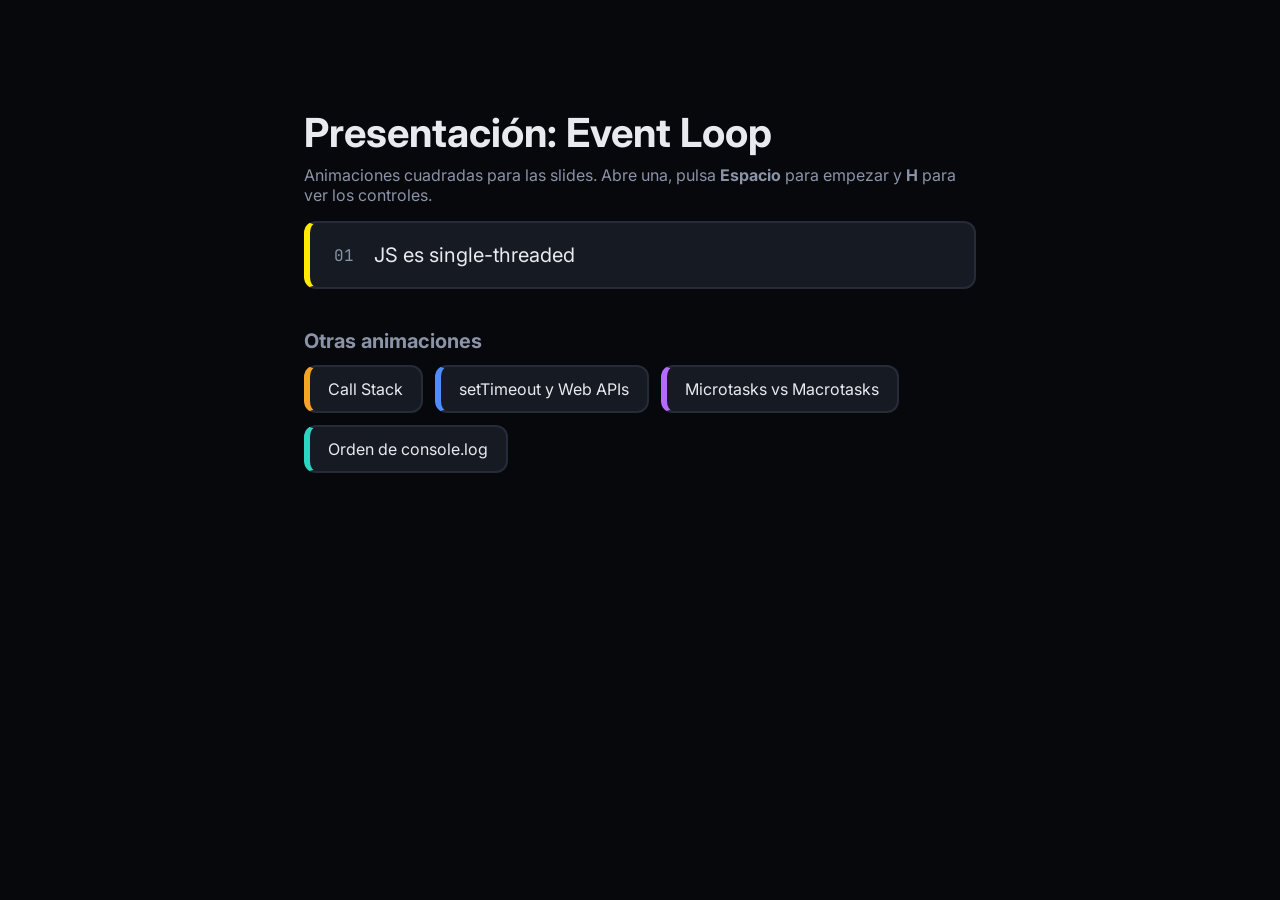
==== index.html @ c43919ec "Reorganiza: carpeta presentacion-event-loop y animaciones sueltas sin número" ====
<!DOCTYPE html>
<html lang="es">
<head>
  <meta charset="UTF-8">
  <title>Animaciones · Event Loop de JavaScript</title>
  <link rel="preconnect" href="https://fonts.googleapis.com">
  <link href="https://fonts.googleapis.com/css2?family=Inter:wght@400;600;700&family=JetBrains+Mono:wght@400;500&display=swap" rel="stylesheet">
  <link rel="stylesheet" href="shared/styles.css">
</head>
<body class="pagina-indice">

<main class="indice">
  <h1>Presentación: Event Loop</h1>
  <p>Animaciones cuadradas para las slides. Abre una, pulsa <strong>Espacio</strong> para empezar y <strong>H</strong> para ver los controles.</p>

  <!-- Una entrada por slide, en orden de aparición en la presentación -->
  <ol>
    <li><a href="presentacion-event-loop/01-single-thread.html" style="--c: #FFEA00">
      <code>01</code> JS es single-threaded
    </a></li>
  </ol>

  <!-- Animaciones sueltas del runtime (código + paneles), sin numerar -->
  <h2>Otras animaciones</h2>
  <nav class="indice__fila">
    <a href="call-stack.html" style="--c: var(--color-stack)">Call Stack</a>
    <a href="settimeout-web-apis.html" style="--c: var(--color-webapi)">setTimeout y Web APIs</a>
    <a href="microtasks-vs-macrotasks.html" style="--c: var(--color-micro)">Microtasks vs Macrotasks</a>
    <a href="orden-console-log.html" style="--c: var(--color-consola)">Orden de console.log</a>
  </nav>
</main>

</body>
</html>
---- shared/styles.css ----
/* ============================================================
   shared/styles.css
   Estilos comunes para todas las animaciones del Event Loop.

   Secciones:
     1. Variables (paleta, tipografía, medidas)  ← cambia colores aquí
     2. Escenario 1920x1080 escalable
     3. Panel de código (izquierda)
     4. Paneles del runtime (Call Stack, Web APIs, colas, consola)
     5. Event loop (ícono circular)
     6. Ayuda de teclado y pista
     7. Página índice
   ============================================================ */

/* ---------- 1. Variables ---------- */
:root {
  /* Fondos y texto */
  --bg-exterior: #07080c;      /* fuera del escenario */
  --bg-escenario: #0f1117;     /* fondo del escenario 16:9 */
  --bg-panel: #161a23;
  --borde-panel: #262b38;
  --texto: #e8eaf0;
  --texto-suave: #8b93a7;

  /* Colores por componente del runtime (consistentes en todas las animaciones) */
  --color-stack: #f5a524;      /* Call Stack ........ ámbar    */
  --color-webapi: #4f8cff;     /* Web APIs .......... azul     */
  --color-micro: #b56bff;      /* Microtask Queue ... violeta  */
  --color-macro: #ff5d8f;      /* Callback/Macrotask  rosa     */
  --color-consola: #2dd4bf;    /* Consola ........... turquesa */
  --color-loop: #ffffff;       /* Event loop ........ blanco   */

  /* Resaltado de sintaxis del código */
  --sx-keyword: #c792ea;
  --sx-funcion: #82aaff;
  --sx-string: #c3e88d;
  --sx-numero: #f78c6c;
  --sx-comentario: #5c6370;

  /* Tipografía */
  --fuente-ui: 'Inter', system-ui, -apple-system, 'Segoe UI', Roboto, sans-serif;
  --fuente-codigo: 'JetBrains Mono', 'Cascadia Code', 'Fira Code', Consolas, 'Courier New', monospace;

  /* Medidas */
  --alto-linea: 46px;          /* alto de cada línea de código (caben 16 líneas) */
  --alto-frame: 72px;          /* alto de un frame en el stack */
  --gap-frame: 12px;           /* separación entre frames */
  --ancho-item: 300px;         /* ancho de un item en las colas */
  --gap-item: 16px;
  --radio: 16px;
  --padding-panel: 24px;
}

/* ---------- 2. Escenario ---------- */
*, *::before, *::after { box-sizing: border-box; }

html, body {
  margin: 0;
  height: 100%;
  background: var(--bg-exterior);
  color: var(--texto);
  font-family: var(--fuente-ui);
  overflow: hidden;
}

/* Contenedor fijo de 1920x1080; controls.js lo escala con transform para
   que quepa en la ventana manteniendo 16:9. */
.stage {
  position: absolute;
  left: 50%;
  top: 50%;
  width: 1920px;
  height: 1080px;
  transform: translate(-50%, -50%) scale(1);
  transform-origin: center center;
  background: var(--bg-escenario);
  overflow: hidden;
  display: grid;
  grid-template-rows: auto 1fr;
  gap: 32px;
  padding: 56px 64px;
}

/* Variante cuadrada (1080x1080) para animaciones que van dentro de una slide.
   Sin grid ni padding: cada escena coloca sus elementos en absoluto. */
.stage--cuadrado {
  width: 1080px;
  height: 1080px;
  display: block;
  padding: 0;
}

/* Título superior de la escena */
.titulo {
  display: flex;
  align-items: center;
  gap: 20px;
  font-size: 40px;
  font-weight: 700;
  letter-spacing: -0.01em;
}
.titulo__numero {
  font-family: var(--fuente-codigo);
  font-size: 22px;
  font-weight: 500;
  color: var(--texto-suave);
  border: 2px solid var(--borde-panel);
  border-radius: 999px;
  padding: 6px 16px;
}

/* Distribución: código a la izquierda, runtime a la derecha */
.escena {
  display: grid;
  grid-template-columns: 780px 1fr;
  gap: 48px;
  min-height: 0;
}

/* Columna derecha: apila paneles verticalmente */
.runtime {
  display: grid;
  gap: 32px;
  min-height: 0;
}

/* ---------- 3. Panel de código ---------- */
.panel {
  --c: var(--texto-suave);     /* color de acento del panel (se sobreescribe) */
  background: var(--bg-panel);
  border: 2px solid var(--borde-panel);
  border-radius: var(--radio);
  display: flex;
  flex-direction: column;
  min-height: 0;
  overflow: hidden;
}
.panel__titulo {
  padding: 18px var(--padding-panel);
  font-size: 22px;
  font-weight: 600;
  letter-spacing: 0.12em;
  text-transform: uppercase;
  color: var(--c);
  border-bottom: 2px solid var(--borde-panel);
  display: flex;
  align-items: center;
  gap: 12px;
}
.panel__titulo::before {
  content: '';
  width: 12px;
  height: 12px;
  border-radius: 50%;
  background: var(--c);
  box-shadow: 0 0 16px var(--c);
}
.panel__cuerpo {
  position: relative;
  flex: 1;
  min-height: 0;
  padding: var(--padding-panel);
}

.codigo {
  position: relative;
  margin: 0;
  font-family: var(--fuente-codigo);
  font-size: 28px;
  line-height: var(--alto-linea);
  counter-reset: linea;
  white-space: normal;   /* los saltos de línea del HTML no cuentan */
}
/* Barra que resalta la línea en ejecución (la mueve GSAP con `y`) */
.codigo__resaltado {
  display: block;
  position: absolute;
  left: -12px;
  right: -12px;
  top: 0;
  height: var(--alto-linea);
  border-radius: 10px;
  background: color-mix(in srgb, var(--color-stack) 16%, transparent);
  border-left: 5px solid var(--color-stack);
  visibility: hidden;
  opacity: 0;
}
.linea {
  display: block;
  position: relative;
  min-height: var(--alto-linea);   /* las líneas vacías conservan su alto */
  padding-left: 84px;
  white-space: pre;                /* conserva la indentación */
}
.linea::before {
  counter-increment: linea;
  content: counter(linea);
  position: absolute;
  left: 0;
  width: 48px;
  text-align: right;
  color: var(--texto-suave);
  opacity: 0.6;
}
/* Tokens de sintaxis */
.kw  { color: var(--sx-keyword); }
.fn  { color: var(--sx-funcion); }
.str { color: var(--sx-string); }
.num { color: var(--sx-numero); }
.cm  { color: var(--sx-comentario); font-style: italic; }

/* ---------- 4. Paneles del runtime ---------- */
.panel--stack   { --c: var(--color-stack); }
.panel--webapi  { --c: var(--color-webapi); }
.panel--micro   { --c: var(--color-micro); }
.panel--macro   { --c: var(--color-macro); }
.panel--consola { --c: var(--color-consola); }

/* Frames del Call Stack: se apilan de abajo hacia arriba según --i */
.frame {
  --c: var(--color-stack);
  position: absolute;
  left: var(--padding-panel);
  right: var(--padding-panel);
  bottom: calc(var(--padding-panel) + var(--i, 0) * (var(--alto-frame) + var(--gap-frame)));
  height: var(--alto-frame);
  display: flex;
  align-items: center;
  padding: 0 28px;
  font-family: var(--fuente-codigo);
  font-size: 28px;
  color: var(--texto);
  background: color-mix(in srgb, var(--c) 18%, transparent);
  border: 2px solid var(--c);
  border-radius: 12px;
  visibility: hidden;   /* GSAP lo muestra con autoAlpha */
  opacity: 0;
}

/* Items de Web APIs y colas: se colocan de izquierda a derecha según --i */
.item {
  --c: var(--color-macro);
  position: absolute;
  left: calc(var(--padding-panel) + var(--i, 0) * (var(--ancho-item) + var(--gap-item)));
  top: 50%;
  transform: translateY(-50%);
  width: var(--ancho-item);
  height: var(--alto-frame);
  display: flex;
  align-items: center;
  justify-content: space-between;
  padding: 0 24px;
  font-family: var(--fuente-codigo);
  font-size: 26px;
  background: color-mix(in srgb, var(--c) 18%, transparent);
  border: 2px solid var(--c);
  border-radius: 12px;
  visibility: hidden;
  opacity: 0;
}
.item--webapi { --c: var(--color-webapi); }
.item--micro  { --c: var(--color-micro); }
.item--macro  { --c: var(--color-macro); }

/* Temporizador visual dentro de un item de Web APIs */
.temporizador {
  font-size: 22px;
  color: var(--c);
  font-variant-numeric: tabular-nums;
}

/* Consola: líneas en flujo normal, ocultas hasta que GSAP las muestre */
.consola {
  font-family: var(--fuente-codigo);
  font-size: 28px;
  line-height: 1.9;
}
.consola__linea {
  display: flex;
  gap: 16px;
  visibility: hidden;
  opacity: 0;
}
.consola__linea::before {
  content: '>';
  color: var(--color-consola);
  opacity: 0.7;
}

/* ---------- 5. Event loop ---------- */
.event-loop {
  position: absolute;
  width: 120px;
  height: 120px;
  display: grid;
  place-items: center;
  font-size: 16px;
  font-weight: 600;
  letter-spacing: 0.1em;
  text-transform: uppercase;
  color: var(--texto-suave);
}
.event-loop__anillo {
  position: absolute;
  inset: 0;
  border-radius: 50%;
  border: 6px solid var(--borde-panel);
  border-top-color: var(--color-loop);
}

/* ---------- 6. Ayuda de teclado y pista ---------- */
.ayuda {
  position: absolute;
  inset: 0;
  z-index: 10;
  display: grid;
  place-items: center;
  background: rgba(7, 8, 12, 0.8);
  backdrop-filter: blur(6px);
}
.ayuda.oculto { display: none; }
.ayuda__tarjeta {
  background: var(--bg-panel);
  border: 2px solid var(--borde-panel);
  border-radius: var(--radio);
  padding: 40px 56px;
  min-width: 620px;
}
.ayuda__tarjeta h2 { margin: 0 0 24px; font-size: 32px; }
.ayuda__tarjeta table { border-collapse: collapse; font-size: 24px; }
.ayuda__tarjeta td { padding: 10px 24px 10px 0; }
.ayuda__tarjeta kbd {
  font-family: var(--fuente-codigo);
  font-size: 20px;
  padding: 6px 14px;
  border: 2px solid var(--borde-panel);
  border-bottom-width: 4px;
  border-radius: 8px;
  background: var(--bg-escenario);
}

/* Pista discreta que desaparece al pulsar Espacio por primera vez */
.pista {
  position: absolute;
  right: 32px;
  bottom: 24px;
  font-size: 18px;
  color: var(--texto-suave);
  opacity: 0.6;
}
.pista.oculto { display: none; }

/* ---------- 7. Página índice ---------- */
body.pagina-indice { overflow: auto; }
.indice {
  max-width: 720px;
  margin: 12vh auto;
  padding: 0 24px;
}
.indice h1 { font-size: 40px; margin-bottom: 8px; }
.indice p  { color: var(--texto-suave); margin-top: 0; }
.indice ol { list-style: none; padding: 0; display: grid; gap: 12px; }
.indice a {
  display: flex;
  align-items: center;
  gap: 20px;
  padding: 20px 24px;
  background: var(--bg-panel);
  border: 2px solid var(--borde-panel);
  border-left: 6px solid var(--c);
  border-radius: 12px;
  color: var(--texto);
  text-decoration: none;
  font-size: 20px;
  transition: border-color 0.2s, transform 0.2s;
}
.indice a:hover { border-color: var(--c); transform: translateX(4px); }
.indice a code { font-family: var(--fuente-codigo); color: var(--texto-suave); font-size: 16px; }
.indice h2 { font-size: 20px; color: var(--texto-suave); margin: 40px 0 12px; }
/* Fila compacta de enlaces secundarios */
.indice__fila { display: flex; flex-wrap: wrap; gap: 12px; }
.indice__fila a { padding: 12px 18px; font-size: 16px; }
.indice__fila a:hover { transform: none; }
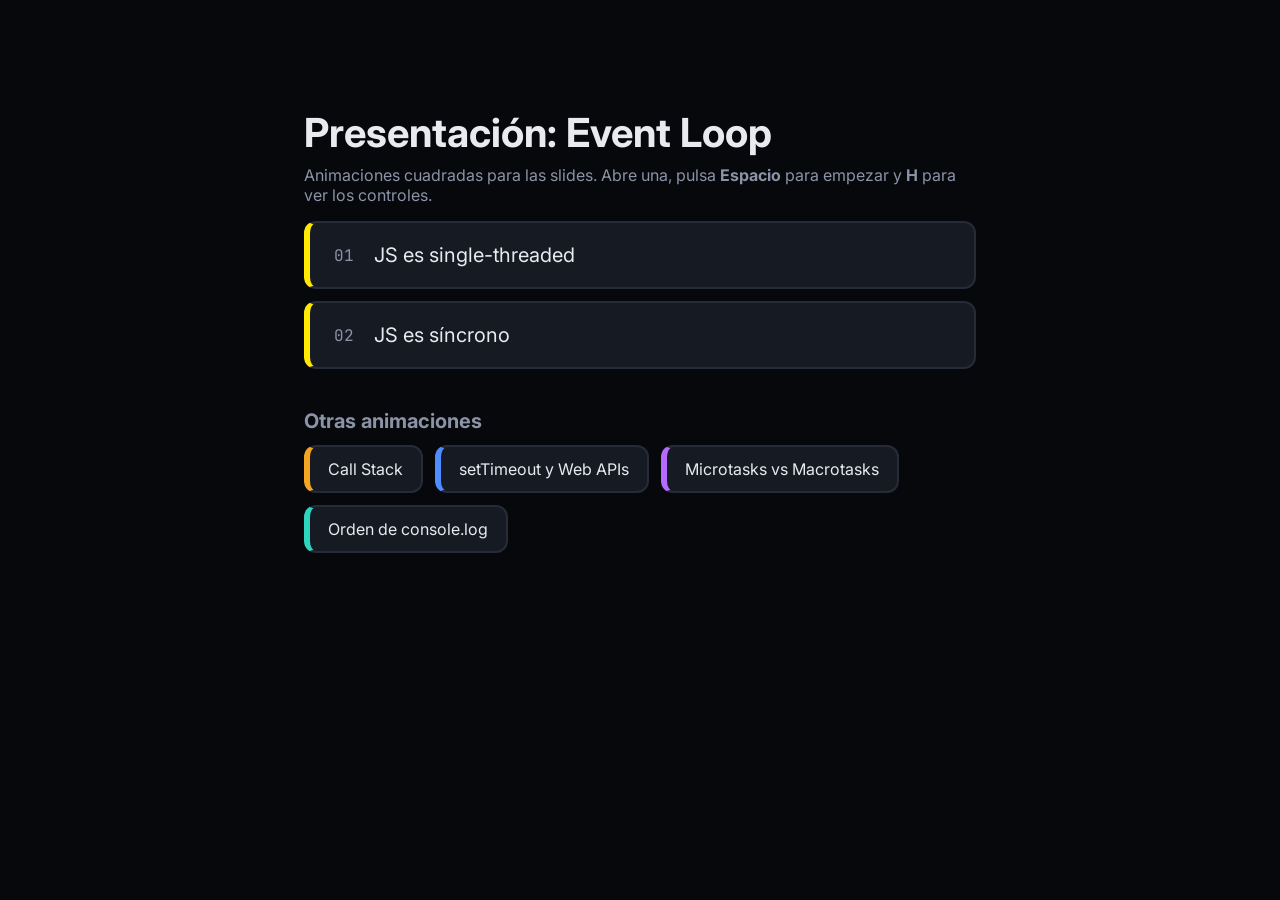
==== commit 037b7eb2: "Animación 02: JS es síncrono; colores de slide compartidos en .stage--slide" ====
--- a/index.html
+++ b/index.html
@@ -18,6 +18,9 @@
     <li><a href="presentacion-event-loop/01-single-thread.html" style="--c: #FFEA00">
       <code>01</code> JS es single-threaded
     </a></li>
+    <li><a href="presentacion-event-loop/02-sincrono.html" style="--c: #FFEA00">
+      <code>02</code> JS es síncrono
+    </a></li>
   </ol>
 
   <!-- Animaciones sueltas del runtime (código + paneles), sin numerar -->
--- a/shared/styles.css
+++ b/shared/styles.css
@@ -90,6 +90,16 @@
   padding: 0;
 }
 
+/* Colores de las animaciones de la presentación: la slide tiene fondo #FFEA00
+   y texto #1E1E1E, aquí se invierten para que el cuadrado contraste. */
+.stage--slide {
+  --fondo: #1E1E1E;
+  --acento: #FFEA00;
+  --acento-suave: rgba(255, 234, 0, 0.25);
+  background: var(--fondo);
+  font-family: var(--fuente-codigo);
+}
+
 /* Título superior de la escena */
 .titulo {
   display: flex;
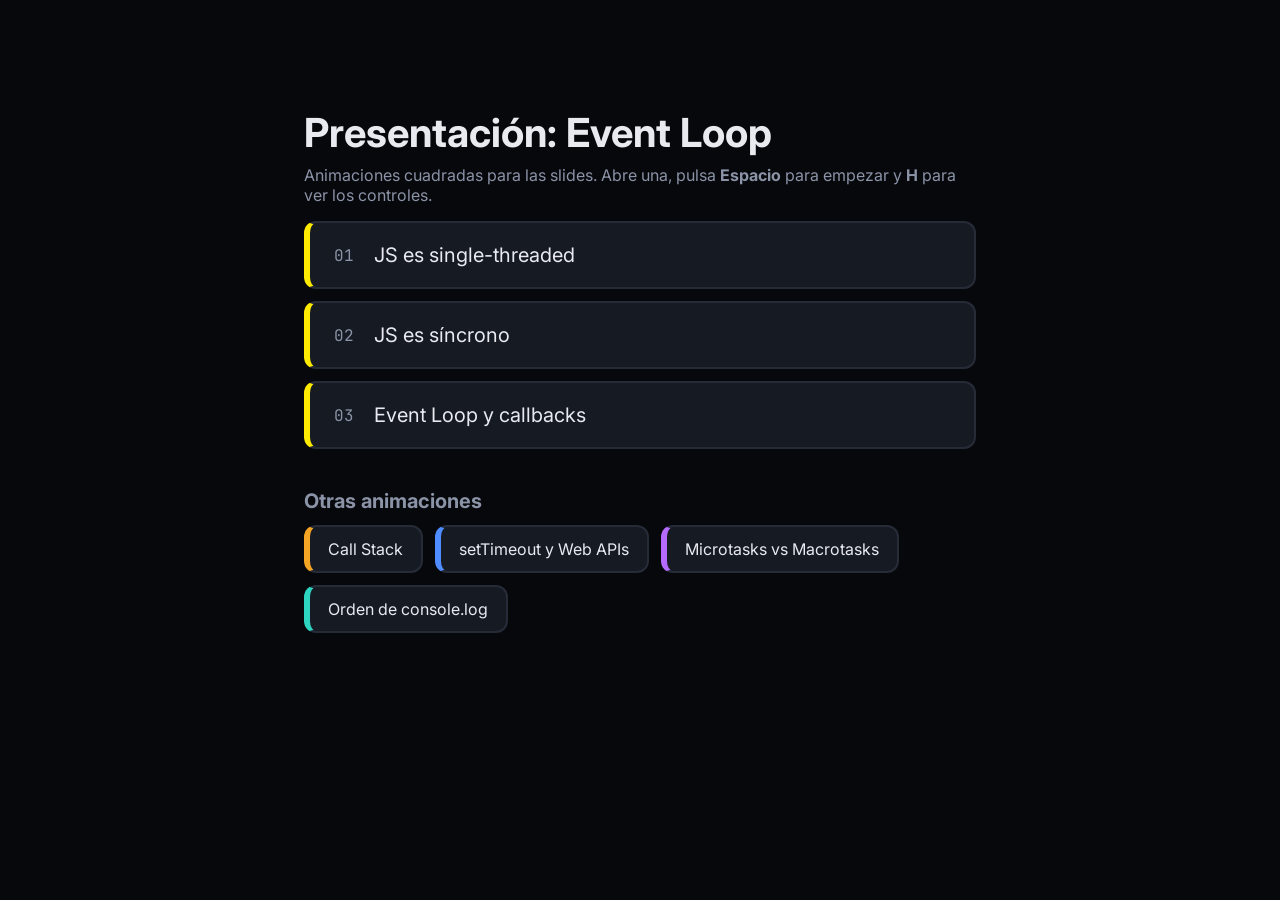
==== commit 60cc80a5: "Animación 03: Event Loop y callbacks; componentes de slide compartidos" ====
--- a/index.html
+++ b/index.html
@@ -21,6 +21,9 @@
     <li><a href="presentacion-event-loop/02-sincrono.html" style="--c: #FFEA00">
       <code>02</code> JS es síncrono
     </a></li>
+    <li><a href="presentacion-event-loop/03-event-loop-callbacks.html" style="--c: #FFEA00">
+      <code>03</code> Event Loop y callbacks
+    </a></li>
   </ol>
 
   <!-- Animaciones sueltas del runtime (código + paneles), sin numerar -->
--- a/shared/styles.css
+++ b/shared/styles.css
@@ -98,6 +98,48 @@
   --acento-suave: rgba(255, 234, 0, 0.25);
   background: var(--fondo);
   font-family: var(--fuente-codigo);
+}
+
+/* Componentes de las animaciones de slides (posición: cada escena) */
+
+/* El hilo: zona donde se ejecuta una instrucción a la vez */
+.slide__slot {
+  position: absolute;
+  border: 4px solid var(--acento-suave);
+  border-radius: 32px;
+  background: var(--fondo);
+}
+/* Barra de progreso de la instrucción en ejecución */
+.slide__progreso {
+  position: absolute;
+  left: 40px;
+  right: 40px;
+  bottom: 24px;
+  height: 8px;
+  border-radius: 4px;
+  background: var(--acento);
+  transform-origin: left center;
+  transform: scaleX(0);
+  visibility: hidden;
+  opacity: 0;
+}
+/* Instrucción: cuadrado amarillo con número oscuro */
+.slide__bloque {
+  position: absolute;
+  width: 130px;
+  height: 130px;
+  display: grid;
+  place-items: center;
+  border-radius: 20px;
+  background: var(--acento);
+  color: var(--fondo);
+  font-size: 56px;
+  font-weight: 700;
+}
+/* Anillo del event loop en tema slide */
+.stage--slide .event-loop__anillo {
+  border-color: var(--acento-suave);
+  border-top-color: var(--acento);
 }
 
 /* Título superior de la escena */
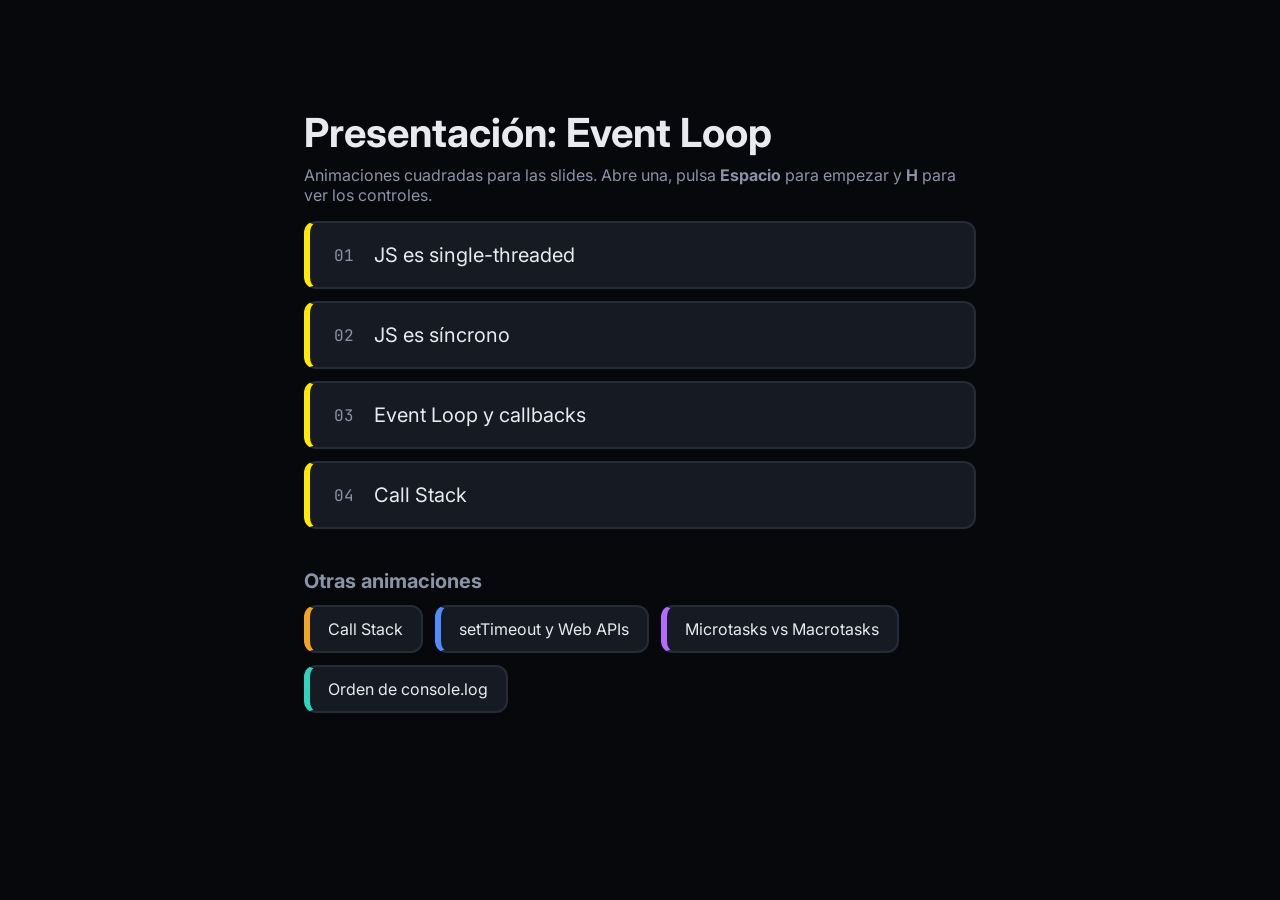
==== commit 636c7ca6: "Animación 04: Call Stack (LIFO, hilo, bloqueo); callback y zona de espera en shared" ====
--- a/index.html
+++ b/index.html
@@ -24,6 +24,9 @@
     <li><a href="presentacion-event-loop/03-event-loop-callbacks.html" style="--c: #FFEA00">
       <code>03</code> Event Loop y callbacks
     </a></li>
+    <li><a href="presentacion-event-loop/04-call-stack.html" style="--c: #FFEA00">
+      <code>04</code> Call Stack
+    </a></li>
   </ol>
 
   <!-- Animaciones sueltas del runtime (código + paneles), sin numerar -->
--- a/shared/styles.css
+++ b/shared/styles.css
@@ -136,6 +136,32 @@
   font-size: 56px;
   font-weight: 700;
 }
+/* Callback: "CB" con contorno, para distinguirlo de las instrucciones */
+.slide__callback {
+  position: absolute;
+  width: 100px;
+  height: 100px;
+  display: grid;
+  align-content: center;
+  justify-items: center;
+  gap: 2px;
+  border: 4px solid var(--acento);
+  border-radius: 18px;
+  background: var(--fondo);
+  color: var(--acento);
+}
+.slide__callback-titulo { font-size: 38px; font-weight: 700; line-height: 1; }
+.slide__callback-sub    { font-size: 13px; font-weight: 500; letter-spacing: 0.04em; opacity: 0.8; }
+/* Zona de espera de callbacks (punteada) */
+.slide__espera {
+  position: absolute;
+  border: 3px dashed var(--acento-suave);
+  border-radius: 28px;
+}
+/* Anillo de progreso (SVG de 40x40, círculo r=15 → perímetro 94.25).
+   Toma el color del texto del elemento que lo contiene. */
+.slide__anillo-fondo { fill: none; stroke: currentColor; opacity: 0.25; }
+.slide__anillo-arco  { fill: none; stroke: currentColor; stroke-linecap: round; }
 /* Anillo del event loop en tema slide */
 .stage--slide .event-loop__anillo {
   border-color: var(--acento-suave);
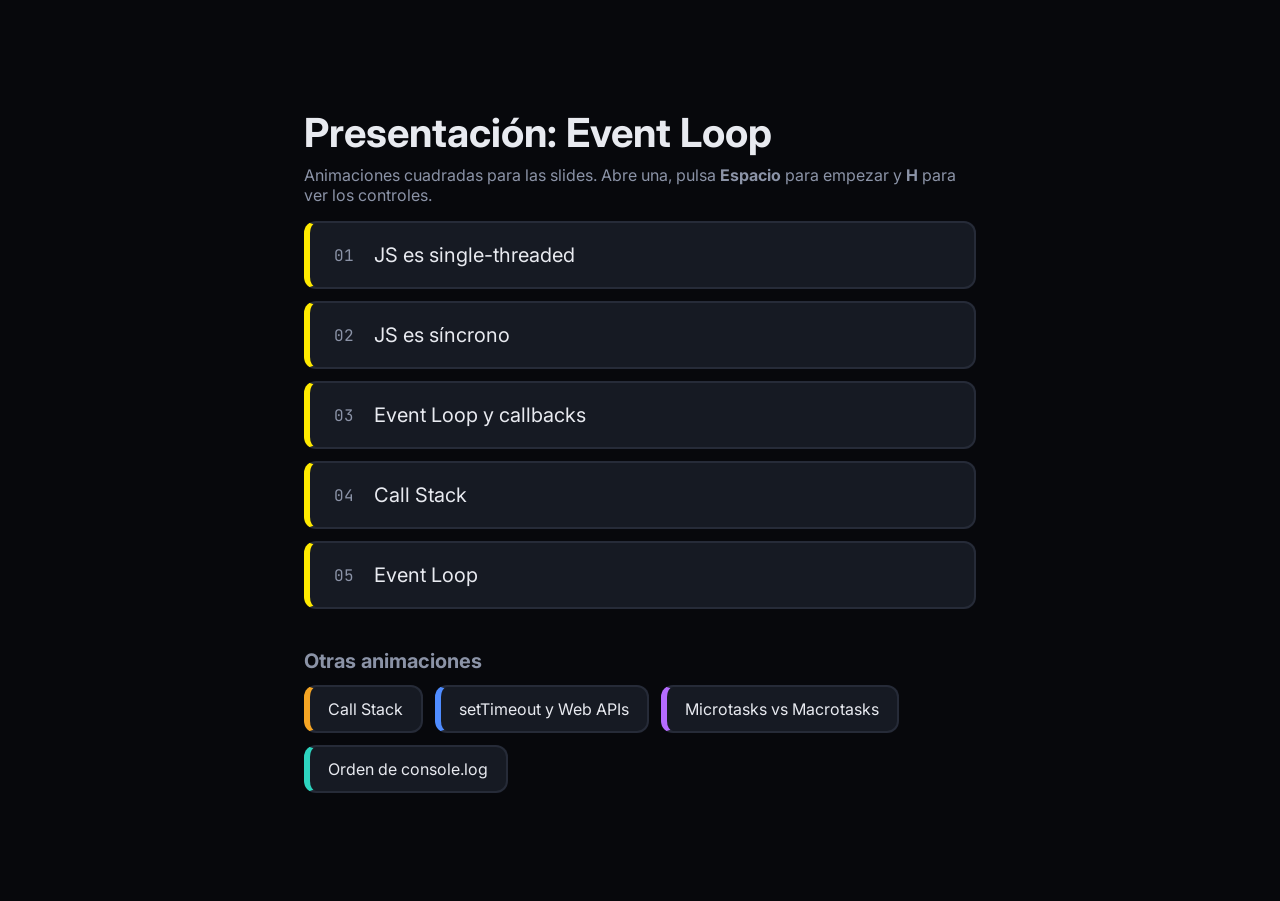
==== commit 94a02b69: "Animación 05: Event Loop (vigía, ✓/✗, sin loop); pila y frames en shared" ====
--- a/index.html
+++ b/index.html
@@ -27,6 +27,9 @@
     <li><a href="presentacion-event-loop/04-call-stack.html" style="--c: #FFEA00">
       <code>04</code> Call Stack
     </a></li>
+    <li><a href="presentacion-event-loop/05-event-loop.html" style="--c: #FFEA00">
+      <code>05</code> Event Loop
+    </a></li>
   </ol>
 
   <!-- Animaciones sueltas del runtime (código + paneles), sin numerar -->
--- a/shared/styles.css
+++ b/shared/styles.css
@@ -162,6 +162,47 @@
    Toma el color del texto del elemento que lo contiene. */
 .slide__anillo-fondo { fill: none; stroke: currentColor; opacity: 0.25; }
 .slide__anillo-arco  { fill: none; stroke: currentColor; stroke-linecap: round; }
+/* Call Stack: contenedor abierto por arriba (por ahí entran y salen los frames) */
+.slide__pila {
+  position: absolute;
+  border: 4px solid var(--acento-suave);
+  border-top: none;
+  border-radius: 0 0 32px 32px;
+}
+/* Marca punteada de la boca de la pila */
+.slide__pila-boca {
+  position: absolute;
+  height: 4px;
+  background: repeating-linear-gradient(90deg,
+    var(--acento-suave) 0 16px, transparent 16px 32px);
+}
+/* Frame: una función en la pila. Contorno = pausada; relleno = la que el hilo ejecuta */
+.slide__frame {
+  position: absolute;
+  display: flex;
+  align-items: center;
+  justify-content: space-between;
+  padding: 0 28px;
+  border: 3px solid var(--acento);
+  border-radius: 16px;
+  background: var(--fondo);
+  color: var(--acento);
+  font-weight: 700;
+  visibility: hidden;
+  opacity: 0;
+}
+.slide__frame svg { width: 48px; height: 48px; }
+/* El hilo: punto brillante que señala el frame que se está ejecutando */
+.slide__hilo-punto {
+  position: absolute;
+  width: 28px;
+  height: 28px;
+  border-radius: 50%;
+  background: var(--acento);
+  box-shadow: 0 0 24px var(--acento);
+  visibility: hidden;
+  opacity: 0;
+}
 /* Anillo del event loop en tema slide */
 .stage--slide .event-loop__anillo {
   border-color: var(--acento-suave);
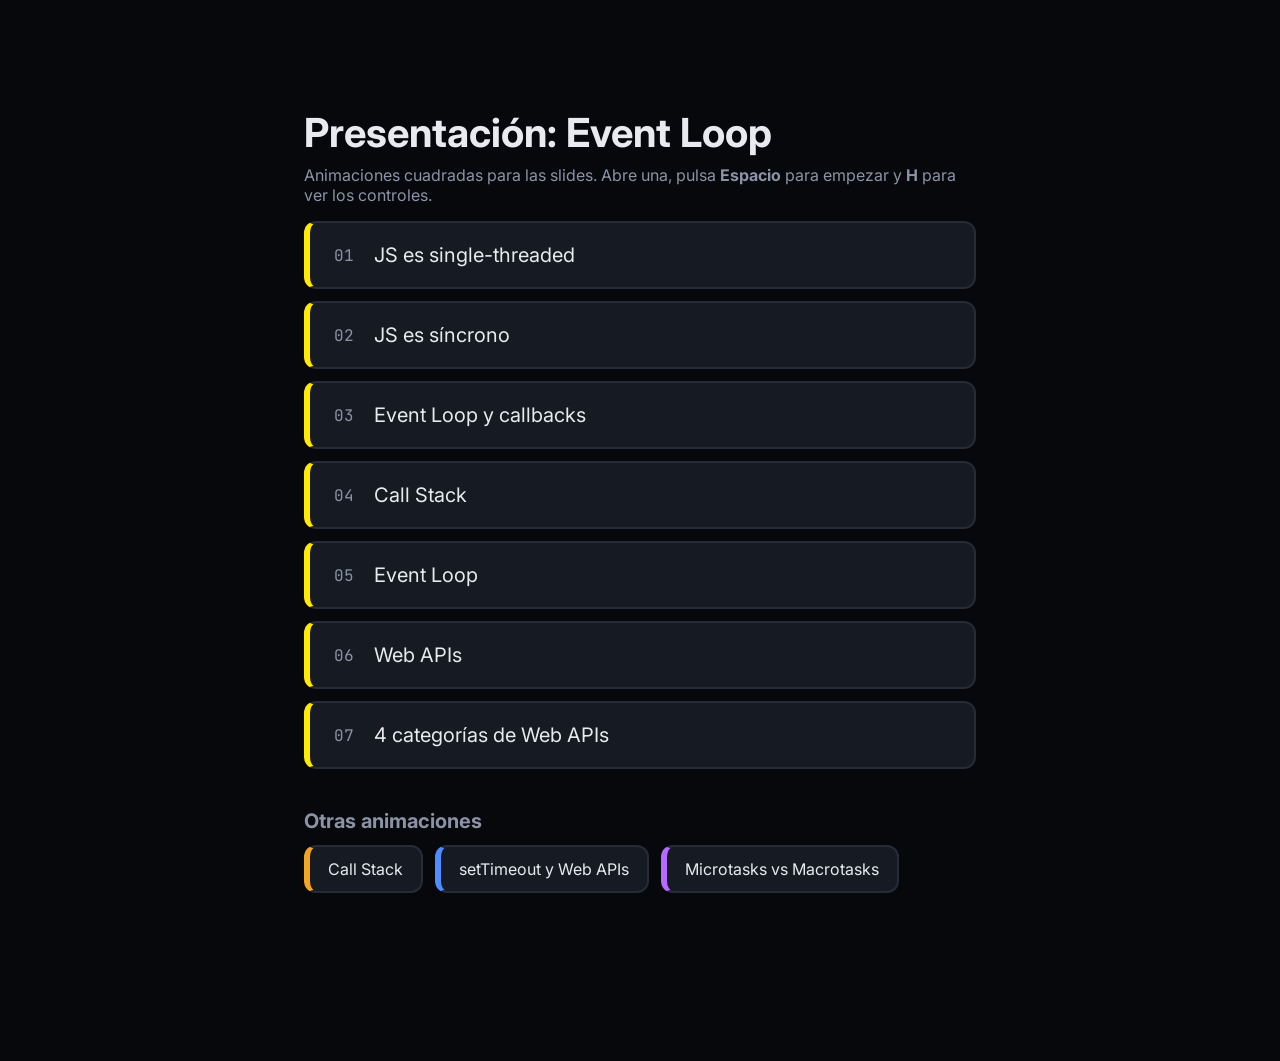
==== commit 227479c3: "Animaciones 06 (Web APIs) y 07 (categorías de Web APIs)" ====
--- a/index.html
+++ b/index.html
@@ -30,6 +30,12 @@
     <li><a href="presentacion-event-loop/05-event-loop.html" style="--c: #FFEA00">
       <code>05</code> Event Loop
     </a></li>
+    <li><a href="presentacion-event-loop/06-web-apis.html" style="--c: #FFEA00">
+      <code>06</code> Web APIs
+    </a></li>
+    <li><a href="presentacion-event-loop/07-web-apis-categorias.html" style="--c: #FFEA00">
+      <code>07</code> 4 categorías de Web APIs
+    </a></li>
   </ol>
 
   <!-- Animaciones sueltas del runtime (código + paneles), sin numerar -->
--- a/shared/styles.css
+++ b/shared/styles.css
@@ -203,10 +203,28 @@
   visibility: hidden;
   opacity: 0;
 }
-/* Anillo del event loop en tema slide */
+/* Etiqueta discreta para nombrar cada zona (posición: cada escena) */
+.slide__etiqueta {
+  position: absolute;
+  font-size: 20px;
+  font-weight: 700;
+  letter-spacing: 0.12em;
+  text-transform: uppercase;
+  color: var(--acento);
+  opacity: 0.6;
+}
+/* Anillo del event loop en tema slide (el texto del centro no gira) */
 .stage--slide .event-loop__anillo {
   border-color: var(--acento-suave);
   border-top-color: var(--acento);
+}
+.stage--slide .event-loop__texto {
+  position: relative;
+  text-align: center;
+  font-size: 22px;
+  line-height: 1.3;
+  letter-spacing: 0.1em;
+  color: var(--acento);
 }
 
 /* Título superior de la escena */
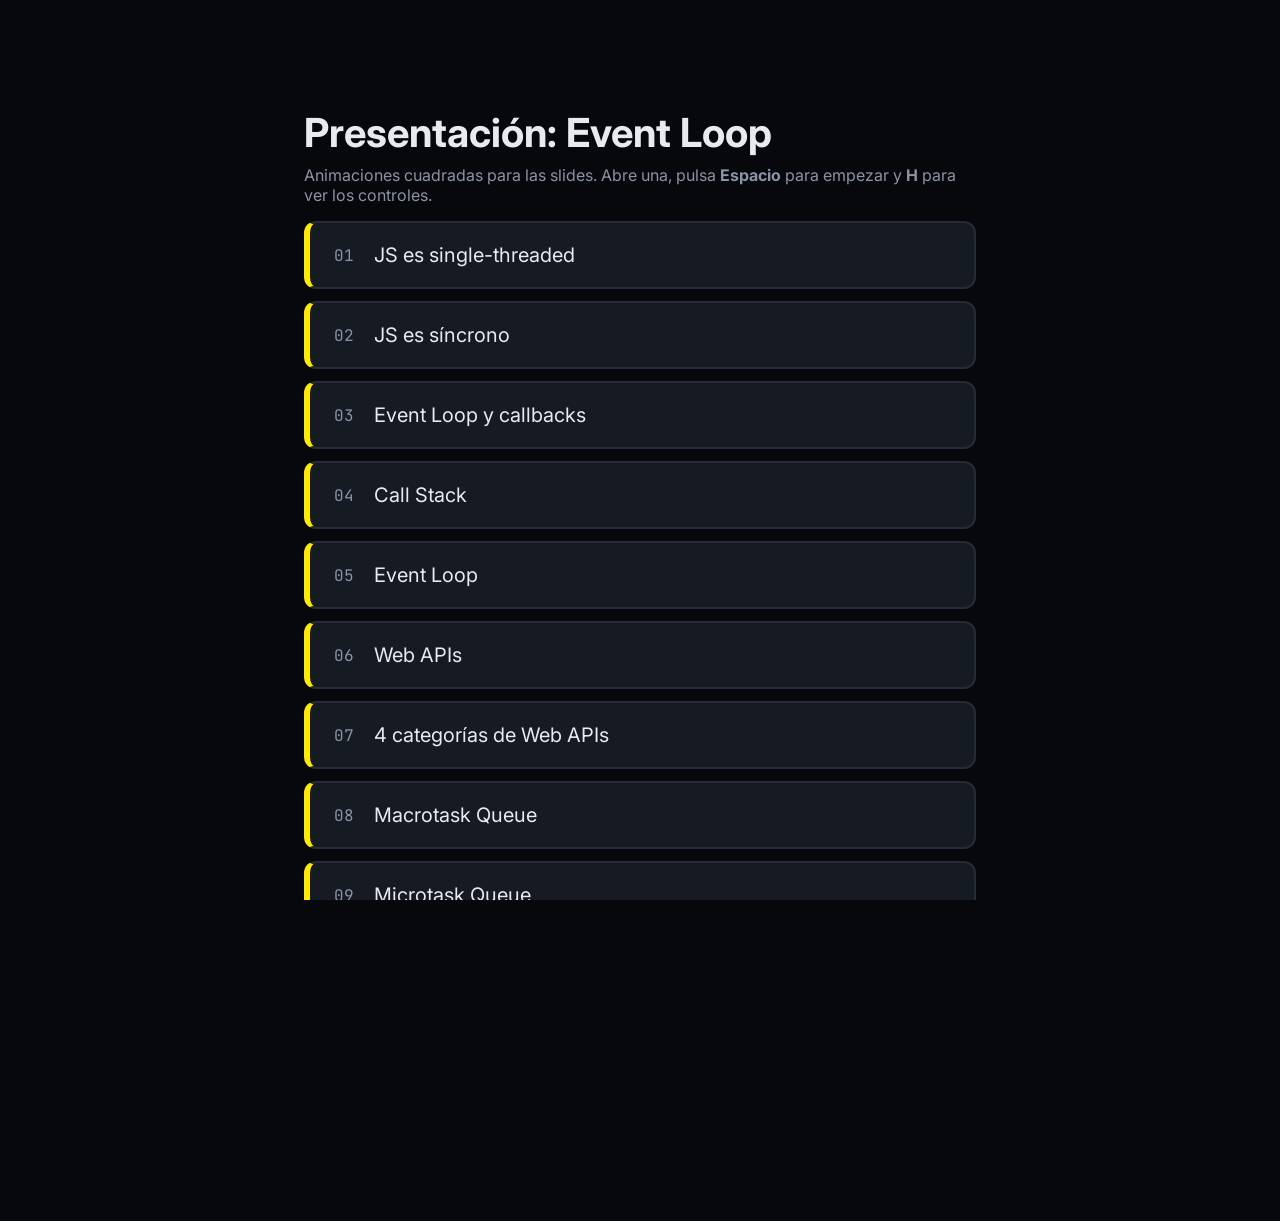
==== commit 177d1545: "Animaciones 08 (Macrotask Queue) y 09 (Microtask Queue); componente .slide__tarea" ====
--- a/index.html
+++ b/index.html
@@ -36,6 +36,12 @@
     <li><a href="presentacion-event-loop/07-web-apis-categorias.html" style="--c: #FFEA00">
       <code>07</code> 4 categorías de Web APIs
     </a></li>
+    <li><a href="presentacion-event-loop/08-macrotask-queue.html" style="--c: #FFEA00">
+      <code>08</code> Macrotask Queue
+    </a></li>
+    <li><a href="presentacion-event-loop/09-microtask-queue.html" style="--c: #FFEA00">
+      <code>09</code> Microtask Queue
+    </a></li>
   </ol>
 
   <!-- Animaciones sueltas del runtime (código + paneles), sin numerar -->
--- a/shared/styles.css
+++ b/shared/styles.css
@@ -152,6 +152,20 @@
 }
 .slide__callback-titulo { font-size: 38px; font-weight: 700; line-height: 1; }
 .slide__callback-sub    { font-size: 13px; font-weight: 500; letter-spacing: 0.04em; opacity: 0.8; }
+/* Tarea en una cola (macrotask / microtask): caja con el nombre de la API */
+.slide__tarea {
+  position: absolute;
+  width: 170px;
+  height: 80px;
+  display: grid;
+  place-items: center;
+  border: 3px solid var(--acento);
+  border-radius: 16px;
+  background: var(--fondo);
+  color: var(--acento);
+  font-size: 20px;
+  font-weight: 700;
+}
 /* Zona de espera de callbacks (punteada) */
 .slide__espera {
   position: absolute;
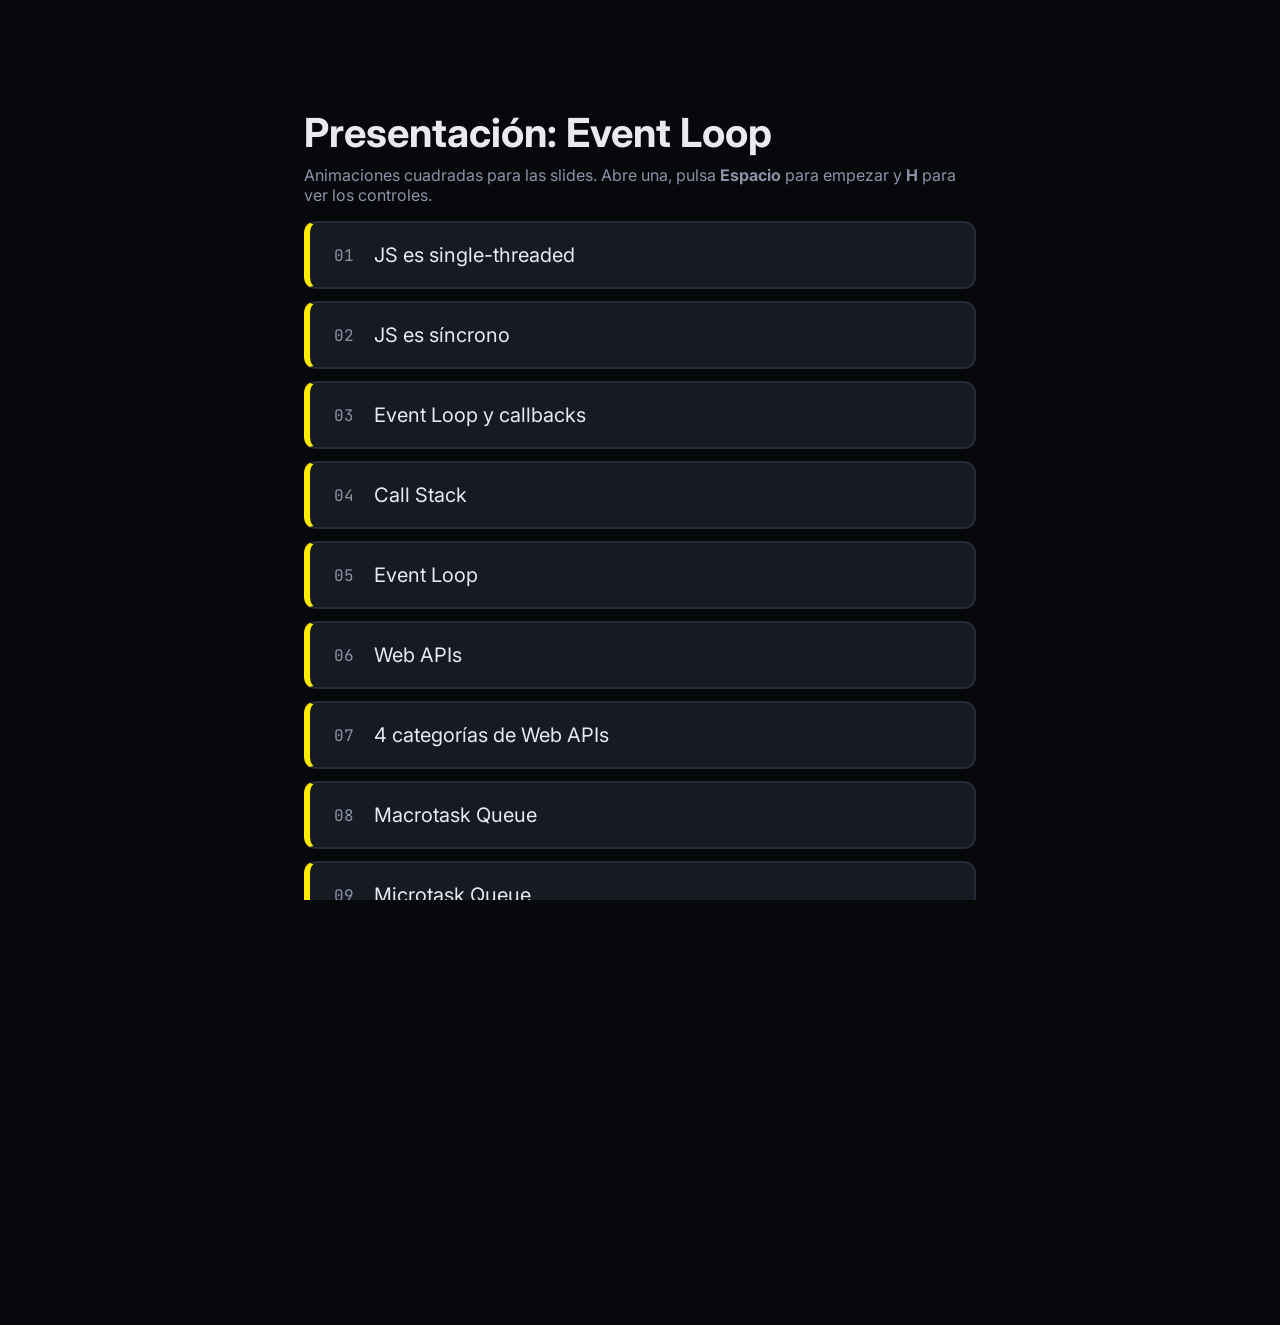
==== commit 8c916542: "Ejemplo 10: setTimeout 0 en formato código + paneles con tema slide" ====
--- a/index.html
+++ b/index.html
@@ -42,6 +42,9 @@
     <li><a href="presentacion-event-loop/09-microtask-queue.html" style="--c: #FFEA00">
       <code>09</code> Microtask Queue
     </a></li>
+    <li><a href="presentacion-event-loop/10-ejemplo-settimeout.html" style="--c: #FFEA00">
+      <code>10</code> Ejemplo 1: setTimeout con 0 ms (formato código + paneles, 16:9)
+    </a></li>
   </ol>
 
   <!-- Animaciones sueltas del runtime (código + paneles), sin numerar -->
--- a/shared/styles.css
+++ b/shared/styles.css
@@ -99,6 +99,22 @@
   background: var(--fondo);
   font-family: var(--fuente-codigo);
 }
+
+/* Tema slide aplicado al formato "código + paneles" (escenario 1920x1080):
+   todos los paneles en amarillo sobre negro, con texto claro para el código. */
+.stage--slide { color: #f2f2f2; }
+.stage--slide .titulo__numero { color: var(--acento); border-color: var(--acento-suave); }
+.stage--slide .panel { --c: var(--acento); background: transparent; border-color: var(--acento-suave); }
+.stage--slide .panel__titulo { border-bottom-color: var(--acento-suave); }
+.stage--slide .codigo__resaltado { background: rgba(255, 234, 0, 0.12); border-left-color: var(--acento); }
+.stage--slide .linea::before { color: var(--acento); }
+.stage--slide .kw  { color: var(--acento); }
+.stage--slide .fn  { color: #ffffff; }
+.stage--slide .str { color: rgba(255, 234, 0, 0.8); }
+.stage--slide .num { color: rgba(255, 234, 0, 0.8); }
+.stage--slide .cm  { color: rgba(255, 255, 255, 0.35); }
+.stage--slide .frame, .stage--slide .item { --c: var(--acento); color: var(--acento); background: rgba(255, 234, 0, 0.1); }
+.stage--slide .consola__linea::before { color: var(--acento); }
 
 /* Componentes de las animaciones de slides (posición: cada escena) */
 
